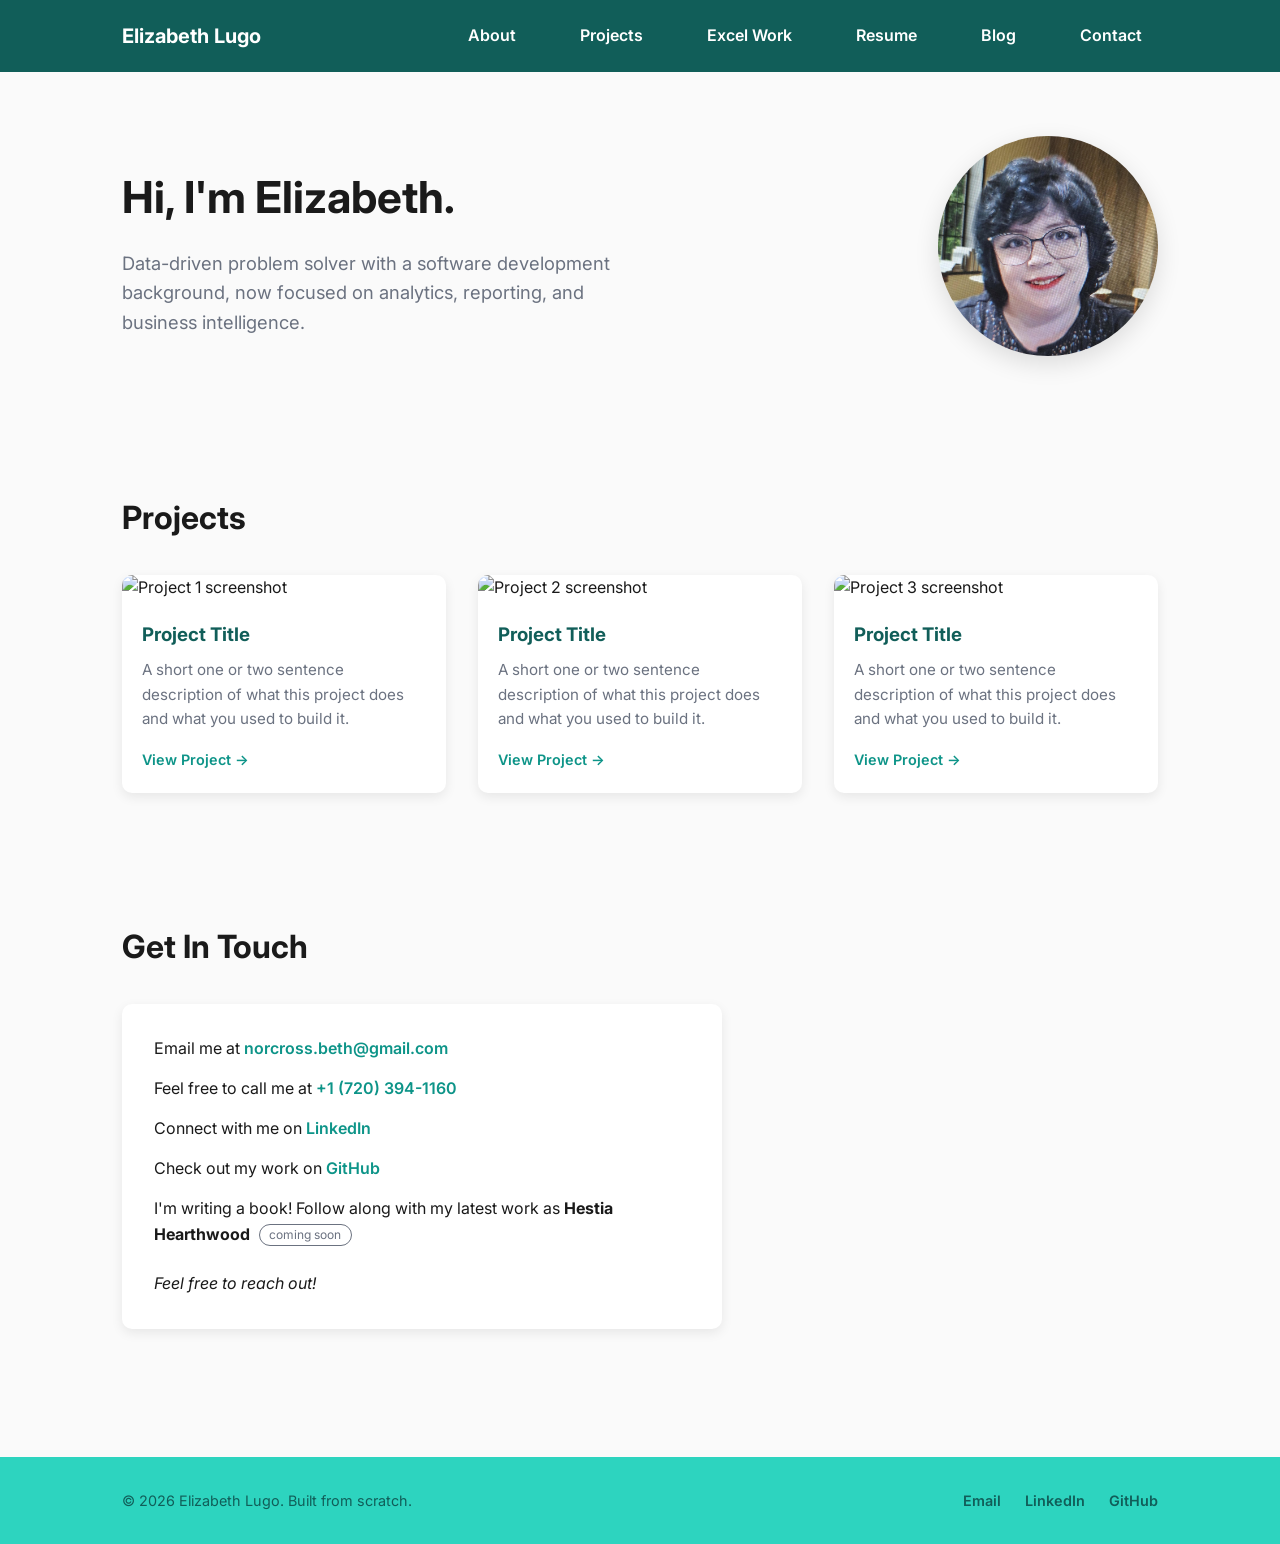
==== index.html @ 9821b7bd "Add resume page, contact styling, and teal branding" ====
<!DOCTYPE html>
<html lang="en">
    <head>
        <meta charset="UTF-8">
        <meta name="viewport" content="width=device-width, initial-scale=1.0">
        <title>Elizabeth Lugo | Data & Development Portfolio</title>
        <link rel="preconnect" href="https://fonts.googleapis.com">
        <link rel="preconnect" href="https://fonts.gstatic.com" crossorigin>
        <link href="https://fonts.googleapis.com/css2?family=Inter:wght@400;600;700&display=swap" rel="stylesheet">
        <link rel="stylesheet" href="style.css">
    </head>
    <body>
        <header>
            <nav>
                <div class="logo"><a href="index.html">Elizabeth Lugo</a></div>
                <ul class="nav-links">
                    <li><a href="#about">About</a></li>
                    <li><a href="#projects">Projects</a></li>
                    <li><a href="#excel">Excel Work</a></li>
                    <li><a href="resume.html">Resume</a></li>
                    <li><a href="#blog">Blog</a></li>
                    <li><a href="#contact">Contact</a></li>
                </ul>
            </nav>
        </header>

        <main>
            <section id="about" class="header-content">
                <div class="header-content-text">
                    <h1>Hi, I'm Elizabeth.</h1>
                    <p>Data-driven problem solver with a software development background, now focused on analytics, reporting, and business intelligence.</p>
                </div>
                <div class="header-content-image">
                    <img src="images/pfp.jpg" alt="Elizabeth Lugo">
                </div>
            </section>

            <section id="projects" class="projects">
                <h2>Projects</h2>
                <div class="project-grid">

                    <div class="project-card">
                    <img src="images/project1.jpg" alt="Project 1 screenshot">
                    <div class="project-card-content">
                        <h3>Project Title</h3>
                        <p>A short one or two sentence description of what this project does and what you used to build it.</p>
                        <a href="#" target="_blank">View Project →</a>
                    </div>
                    </div>

                    <div class="project-card">
                    <img src="images/project2.jpg" alt="Project 2 screenshot">
                    <div class="project-card-content">
                        <h3>Project Title</h3>
                        <p>A short one or two sentence description of what this project does and what you used to build it.</p>
                        <a href="#" target="_blank">View Project →</a>
                    </div>
                    </div>

                    <div class="project-card">
                    <img src="images/project3.jpg" alt="Project 3 screenshot">
                    <div class="project-card-content">
                        <h3>Project Title</h3>
                        <p>A short one or two sentence description of what this project does and what you used to build it.</p>
                        <a href="#" target="_blank">View Project →</a>
                    </div>
                    </div>

                </div>
            </section>

            <section id="contact" class="contact">
                <h2>Get In Touch</h2>
                <div class="contact-card">
                    <p>Email me at <a href="mailto:norcross.beth@gmail.com">norcross.beth@gmail.com</a></p>
                    <p>Feel free to call me at <a href="tel:+17203941160">+1 (720) 394-1160</a></p>
                    <p>Connect with me on <a href="https://www.linkedin.com/in/beth-norcross-lugo/" target="_blank">LinkedIn</a></p>
                    <p>Check out my work on <a href="https://github.com/Elizabeth-Lugo-Code" target="_blank">GitHub</a></p>
                    <p>I'm writing a book! Follow along with my latest work as <strong>Hestia Hearthwood</strong> <span class="coming-soon">coming soon</span></p>
                    <p class="contact-note">Feel free to reach out!</p>
                </div>
            </section>
        </main>
        <footer>
            <div class="footer-content">
                <p>&copy; 2026 Elizabeth Lugo. Built from scratch.</p>
                <div class="footer-links">
                <a href="mailto:norcross.beth@gmail.com">Email</a>
                <a href="https://www.linkedin.com/in/beth-norcross-lugo/" target="_blank">LinkedIn</a>
                <a href="https://github.com/Elizabeth-Lugo-Code" target="_blank">GitHub</a>
                </div>
            </div>
        </footer>
    </body>
</html>
---- style.css ----
/* Global Styles */
:root {
  --color-bg: #fafafa;
  --color-text: #1a1a1a;
  --color-primary: #0d9488;       /* main teal */
  --color-primary-dark: #115e59;  /* deep teal — header background */
  --color-primary-light: #2dd4bf; /* light teal — hover highlight + footer bg */
  --color-muted: #6b7280;
}

/* Reset — removes inconsistent browser defaults */
html, body {
  margin: 0;
  padding: 0;
  height: 100%;
}

* {
  margin: 0;
  padding: 0;
  box-sizing: border-box;
}

body {
  font-family: 'Inter', system-ui, sans-serif;
  line-height: 1.6;
  color: var(--color-text);
  background-color: var(--color-bg);
}

header {
  background-color: var(--color-primary-dark);
  border-bottom: none;
  position: sticky;
  top: 0;
}

nav {
  display: flex;
  justify-content: space-between;
  align-items: center;
  max-width: 1100px;
  margin: 0 auto;
  padding: 1.25rem 2rem;
  flex-wrap: wrap;
}

a {
  color: inherit;
  text-decoration: none;
}

a:hover {
  text-decoration: underline;
}

.logo {
  font-weight: 700;
  font-size: 1.25rem;
  color: white;
}

/* Navigation Links */
.nav-links {
  display: flex;
  gap: 2rem;
  list-style: none;
}

.nav-links a {
  text-decoration: none;
  color: white;
  font-weight: 600;
  padding: 0.5rem 1rem;
  border-radius: 6px;
  transition: background-color 0.2s ease, color 0.2s ease;
}

.nav-links a:hover {
  background-color: var(--color-primary-light);
  color: var(--color-primary-dark);
  text-decoration: none;
}

/* Header Content */
.header-content {
  display: flex;
  align-items: center;
  justify-content: space-between;
  gap: 3rem;
  max-width: 1100px;
  margin: 0 auto;
  padding: 4rem 2rem;
  flex-wrap: wrap;
}

.header-content-text {
  flex: 1;
  min-width: 280px;
}

.header-content-text h1 {
  font-size: 2.75rem;
  margin-bottom: 1rem;
}

.header-content-text p {
  font-size: 1.15rem;
  color: var(--color-muted);
  max-width: 500px;
}

.header-content-image img {
  width: 220px;
  height: 220px;
  border-radius: 50%;
  object-fit: cover;
  box-shadow: 0 8px 24px rgba(0, 0, 0, 0.12);
}

/*section styles */

/*projects section */
.projects {
  max-width: 1100px;
  margin: 0 auto;
  padding: 4rem 2rem;
}

.projects h2 {
  font-size: 2rem;
  margin-bottom: 2rem;
}

.project-grid {
  display: grid;
  grid-template-columns: repeat(auto-fit, minmax(280px, 1fr));
  gap: 2rem;
}

.project-card {
  background-color: white;
  border-radius: 10px;
  overflow: hidden;
  box-shadow: 0 4px 12px rgba(0, 0, 0, 0.08);
  transition: transform 0.2s ease, box-shadow 0.2s ease;
}

.project-card:hover {
  transform: translateY(-4px);
  box-shadow: 0 8px 20px rgba(0, 0, 0, 0.12);
}

.project-card img {
  width: 100%;
  height: 180px;
  object-fit: cover;
}

.project-card-content {
  padding: 1.25rem;
}

.project-card-content h3 {
  margin-bottom: 0.5rem;
  color: var(--color-primary-dark);
}

.project-card-content p {
  color: var(--color-muted);
  font-size: 0.95rem;
  margin-bottom: 1rem;
}

.project-card-content a {
  color: var(--color-primary);
  text-decoration: none;
  font-weight: 600;
  font-size: 0.9rem;
}

.project-card-content a:hover {
  color: var(--color-primary-dark);
}

/* Contact Section */
.contact {
  max-width: 1100px;
  margin: 0 auto;
  padding: 4rem 2rem;
}

.contact h2 {
  font-size: 2rem;
  margin-bottom: 2rem;
}

.contact-card {
  background-color: white;
  border-radius: 10px;
  padding: 2rem;
  max-width: 600px;
  box-shadow: 0 4px 12px rgba(0, 0, 0, 0.08);
}

.contact-card p {
  margin-bottom: 0.9rem;
  color: var(--color-text);
}

.contact-card p:last-child {
  margin-bottom: 0;
}

.contact-card a {
  color: var(--color-primary);
  font-weight: 600;
  text-decoration: none;
}

.contact-card a:hover {
  color: var(--color-primary-dark);
  text-decoration: underline;
}

.contact-note {
  color: var(--color-muted);
  font-style: italic;
  margin-top: 1.5rem !important;
}

.coming-soon {
  font-size: 0.75rem;
  color: var(--color-muted);
  border: 1px solid var(--color-muted);
  border-radius: 12px;
  padding: 0.15rem 0.6rem;
  margin-left: 0.3rem;
}

/* Footer */
footer {
  background-color: var(--color-primary-light);
  border-top: none;
  margin-top: 4rem;
}

.footer-content {
  display: flex;
  justify-content: space-between;
  align-items: center;
  max-width: 1100px;
  margin: 0 auto;
  padding: 2rem;
  flex-wrap: wrap;
  gap: 1rem;
}

.footer-content p {
  color: var(--color-primary-dark);
  font-size: 0.9rem;
}

.footer-links {
  display: flex;
  gap: 1.5rem;
}

.footer-links a {
  color: var(--color-primary-dark);
  text-decoration: none;
  font-size: 0.9rem;
  font-weight: 600;
  transition: color 0.2s ease;
}

.footer-links a:hover {
  color: white;
  text-decoration: none;
}

/*Resume page*/
/* Resume Page */
.resume-hero {
  max-width: 800px;
  margin: 0 auto;
  padding: 4rem 2rem 0.5rem;
  text-align: center;
}

.resume-hero h1 {
  font-size: 2.5rem;
  margin-bottom: 0.75rem;
}

.resume-location {
  color: var(--color-muted);
  margin-bottom: 1.5rem;
}

.resume-location a {
  color: var(--color-primary);
  font-weight: 600;
}

.download-btn {
  display: inline-block;
  background-color: var(--color-primary);
  color: white;
  padding: 0.7rem 1.75rem;
  border-radius: 6px;
  font-weight: 600;
  transition: background-color 0.2s ease;
}

.download-btn:hover {
  background-color: var(--color-primary-dark);
  text-decoration: none;
}

.resume-section {
  max-width: 800px;
  margin: 0 auto;
  padding: 2rem 2rem;
}

.resume-section h2 {
  font-size: 1.5rem;
  color: var(--color-primary-dark);
  border-bottom: 2px solid var(--color-primary-light);
  padding-bottom: 0.5rem;
  margin-bottom: 1.5rem;
}

.skills-grid {
  display: grid;
  grid-template-columns: repeat(auto-fit, minmax(220px, 1fr));
  gap: 1.5rem;
}

.skill-group h3 {
  font-size: 1rem;
  margin-bottom: 0.4rem;
}

.skill-group p {
  color: var(--color-muted);
  font-size: 0.9rem;
}

.resume-entry {
  margin-bottom: 2rem;
}

.resume-entry:last-child {
  margin-bottom: 0;
}

.resume-entry-header {
  display: flex;
  justify-content: space-between;
  align-items: baseline;
  flex-wrap: wrap;
  gap: 0.5rem;
  margin-bottom: 0.5rem;
}

.resume-entry-header h3 {
  font-size: 1.1rem;
}

.resume-entry-header h4 {
  font-size: 1rem;
  color: var(--color-primary-dark);
}

.resume-date {
  color: var(--color-muted);
  font-size: 0.9rem;
  white-space: nowrap;
}

.resume-entry ul {
  padding-left: 1.25rem;
  color: var(--color-text);
}

.resume-entry li {
  margin-bottom: 0.4rem;
}

.resume-subentry {
  margin-top: 1.25rem;
  margin-left: 1rem;
  padding-left: 1rem;
  border-left: 2px solid var(--color-primary-light);
}
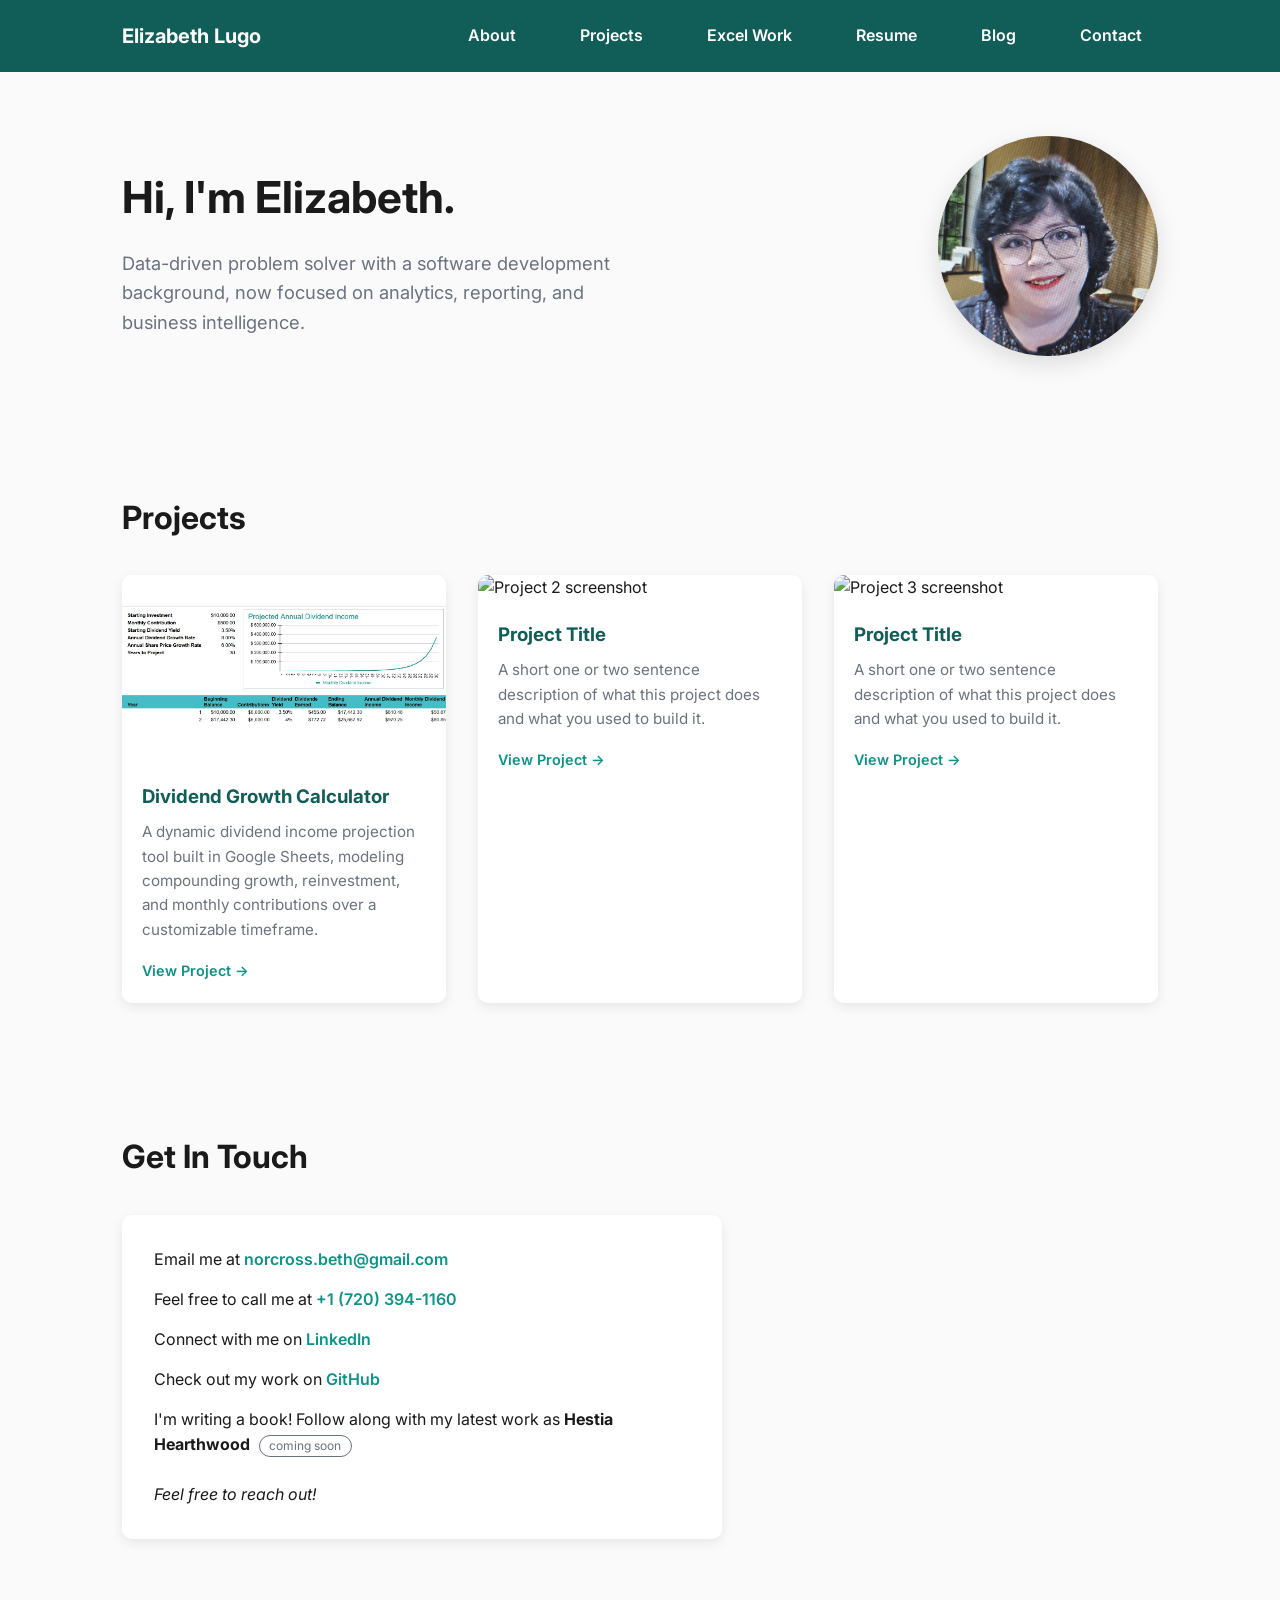
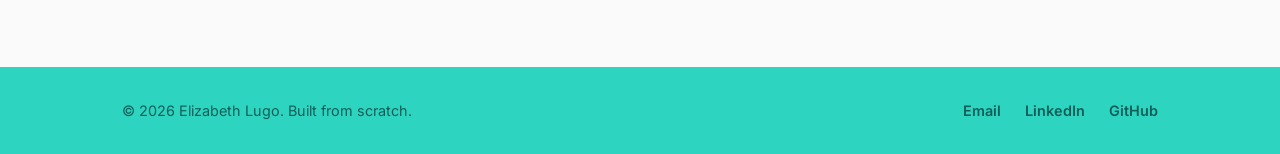
==== commit 261587dd: "Add dividend calculator project, mobile nav menu, and card image fixes" ====
--- a/index.html
+++ b/index.html
@@ -13,14 +13,19 @@
         <header>
             <nav>
                 <div class="logo"><a href="index.html">Elizabeth Lugo</a></div>
-                <ul class="nav-links">
-                    <li><a href="#about">About</a></li>
-                    <li><a href="#projects">Projects</a></li>
-                    <li><a href="#excel">Excel Work</a></li>
+                <ul class="nav-links" id="nav-links">
+                    <li><a href="index.html#about">About</a></li>
+                    <li><a href="index.html#projects">Projects</a></li>
+                    <li><a href="index.html#excel">Excel Work</a></li>
                     <li><a href="resume.html">Resume</a></li>
-                    <li><a href="#blog">Blog</a></li>
-                    <li><a href="#contact">Contact</a></li>
+                    <li><a href="index.html#blog">Blog</a></li>
+                    <li><a href="index.html#contact">Contact</a></li>
                 </ul>
+                <button class="hamburger" id="hamburger" aria-label="Toggle navigation menu">
+                    <span></span>
+                    <span></span>
+                    <span></span>
+                </button>
             </nav>
         </header>
 
@@ -40,11 +45,11 @@
                 <div class="project-grid">
 
                     <div class="project-card">
-                    <img src="images/project1.jpg" alt="Project 1 screenshot">
+                    <img src="images/dividend-calculator.jpg" alt="Dividend Growth Calculator spreadsheet with projection chart">
                     <div class="project-card-content">
-                        <h3>Project Title</h3>
-                        <p>A short one or two sentence description of what this project does and what you used to build it.</p>
-                        <a href="#" target="_blank">View Project →</a>
+                        <h3>Dividend Growth Calculator</h3>
+                        <p>A dynamic dividend income projection tool built in Google Sheets, modeling compounding growth, reinvestment, and monthly contributions over a customizable timeframe.</p>
+                        <a href="https://docs.google.com/spreadsheets/d/1ob4tLQy2JamUqRikGOCBx2frD2Kp29GtwfXGYBsBzB8/edit?usp=sharing" target="_blank">View Project →</a>
                     </div>
                     </div>
 
@@ -91,5 +96,6 @@
                 </div>
             </div>
         </footer>
+        <script src="nav.js"></script>
     </body>
 </html>
--- a/style.css
+++ b/style.css
@@ -82,6 +82,62 @@
   text-decoration: none;
 }
 
+.hamburger {
+  display: none;
+  flex-direction: column;
+  justify-content: space-between;
+  width: 28px;
+  height: 20px;
+  background: none;
+  border: none;
+  cursor: pointer;
+  padding: 0;
+}
+
+.hamburger span {
+  display: block;
+  width: 100%;
+  height: 3px;
+  background-color: white;
+  border-radius: 2px;
+  transition: transform 0.2s ease, opacity 0.2s ease;
+}
+
+@media (max-width: 768px) {
+  .nav-links {
+    display: none;
+    flex-direction: column;
+    width: 100%;
+    gap: 0;
+    order: 3;
+  }
+
+  .nav-links.active {
+    display: flex;
+  }
+
+  .nav-links a {
+    display: block;
+    width: 100%;
+    padding: 0.6rem 1rem;
+    border-radius: 6px;
+    margin: 0.15rem 0.75rem;
+  }
+
+  .hamburger {
+    display: flex;
+    order: 2;
+  }
+
+  .logo {
+    order: 1;
+  }
+
+  nav {
+    flex-wrap: wrap;
+  }
+}
+
 /* Header Content */
 .header-content {
   display: flex;
@@ -154,7 +210,8 @@
 .project-card img {
   width: 100%;
   height: 180px;
-  object-fit: cover;
+  object-fit: contain;
+  background-color: white;
 }
 
 .project-card-content {
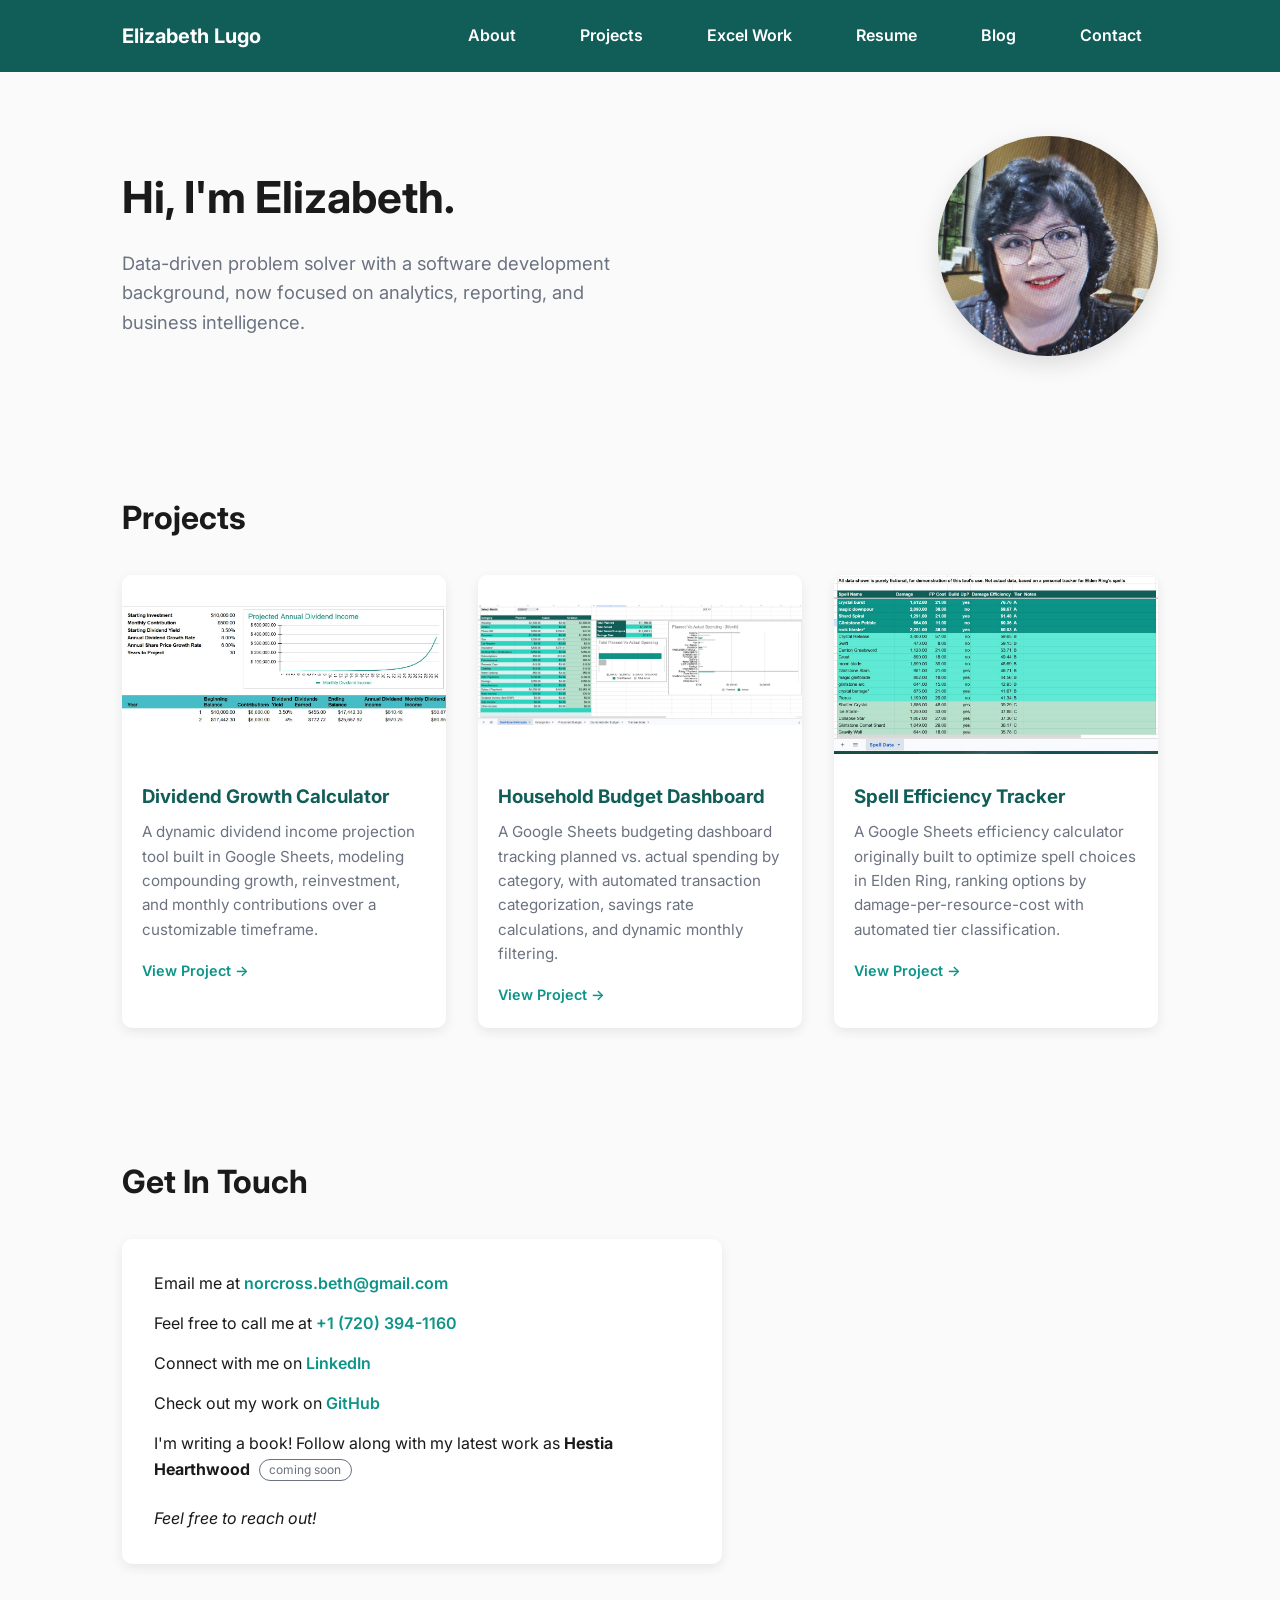
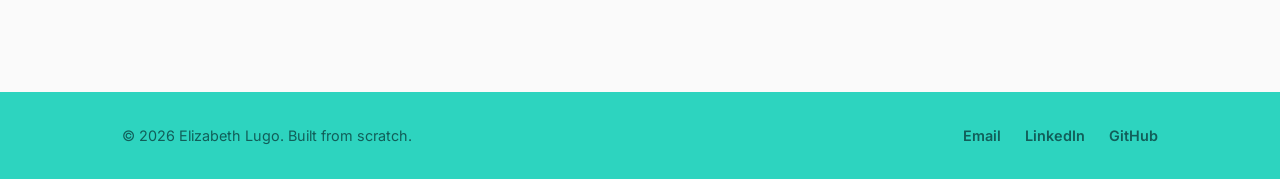
==== commit 98e38f7d: "Add all three project cards with screenshots and blurbs" ====
--- a/index.html
+++ b/index.html
@@ -46,31 +46,30 @@
 
                     <div class="project-card">
                     <img src="images/dividend-calculator.jpg" alt="Dividend Growth Calculator spreadsheet with projection chart">
-                    <div class="project-card-content">
-                        <h3>Dividend Growth Calculator</h3>
-                        <p>A dynamic dividend income projection tool built in Google Sheets, modeling compounding growth, reinvestment, and monthly contributions over a customizable timeframe.</p>
-                        <a href="https://docs.google.com/spreadsheets/d/1ob4tLQy2JamUqRikGOCBx2frD2Kp29GtwfXGYBsBzB8/edit?usp=sharing" target="_blank">View Project →</a>
-                    </div>
+                        <div class="project-card-content">
+                            <h3>Dividend Growth Calculator</h3>
+                            <p>A dynamic dividend income projection tool built in Google Sheets, modeling compounding growth, reinvestment, and monthly contributions over a customizable timeframe.</p>
+                            <a href="https://docs.google.com/spreadsheets/d/1ob4tLQy2JamUqRikGOCBx2frD2Kp29GtwfXGYBsBzB8/edit?usp=sharing" target="_blank">View Project →</a>
+                        </div>
                     </div>
 
                     <div class="project-card">
-                    <img src="images/project2.jpg" alt="Project 2 screenshot">
-                    <div class="project-card-content">
-                        <h3>Project Title</h3>
-                        <p>A short one or two sentence description of what this project does and what you used to build it.</p>
-                        <a href="#" target="_blank">View Project →</a>
-                    </div>
+                        <img src="images/budget-dashboard.jpg" alt="Budgeting dashboard with planned vs actual spending charts and category breakdown">
+                        <div class="project-card-content">
+                            <h3>Household Budget Dashboard</h3>
+                            <p>A Google Sheets budgeting dashboard tracking planned vs. actual spending by category, with automated transaction categorization, savings rate calculations, and dynamic monthly filtering.</p>
+                            <a href="https://docs.google.com/spreadsheets/d/1_DR5j077NGATMl52pcefGjiv7XdMLML9cV895duS22U/edit?usp=sharing" target="_blank">View Project →</a>
+                        </div>
                     </div>
 
                     <div class="project-card">
-                    <img src="images/project3.jpg" alt="Project 3 screenshot">
-                    <div class="project-card-content">
-                        <h3>Project Title</h3>
-                        <p>A short one or two sentence description of what this project does and what you used to build it.</p>
-                        <a href="#" target="_blank">View Project →</a>
+                        <img src="images/spell-efficiency-tracker.jpg" alt="Spell efficiency tracker spreadsheet with tiered color coding">
+                        <div class="project-card-content">
+                            <h3>Spell Efficiency Tracker</h3>
+                            <p>A Google Sheets efficiency calculator originally built to optimize spell choices in Elden Ring, ranking options by damage-per-resource-cost with automated tier classification.</p>
+                            <a href="https://docs.google.com/spreadsheets/d/1xIyGFgJjrdbmesJZctVKQ13CHqOxDlV0CqOH1xFAbH4/edit?usp=sharing" target="_blank">View Project →</a>
+                        </div>
                     </div>
-                    </div>
-
                 </div>
             </section>
 
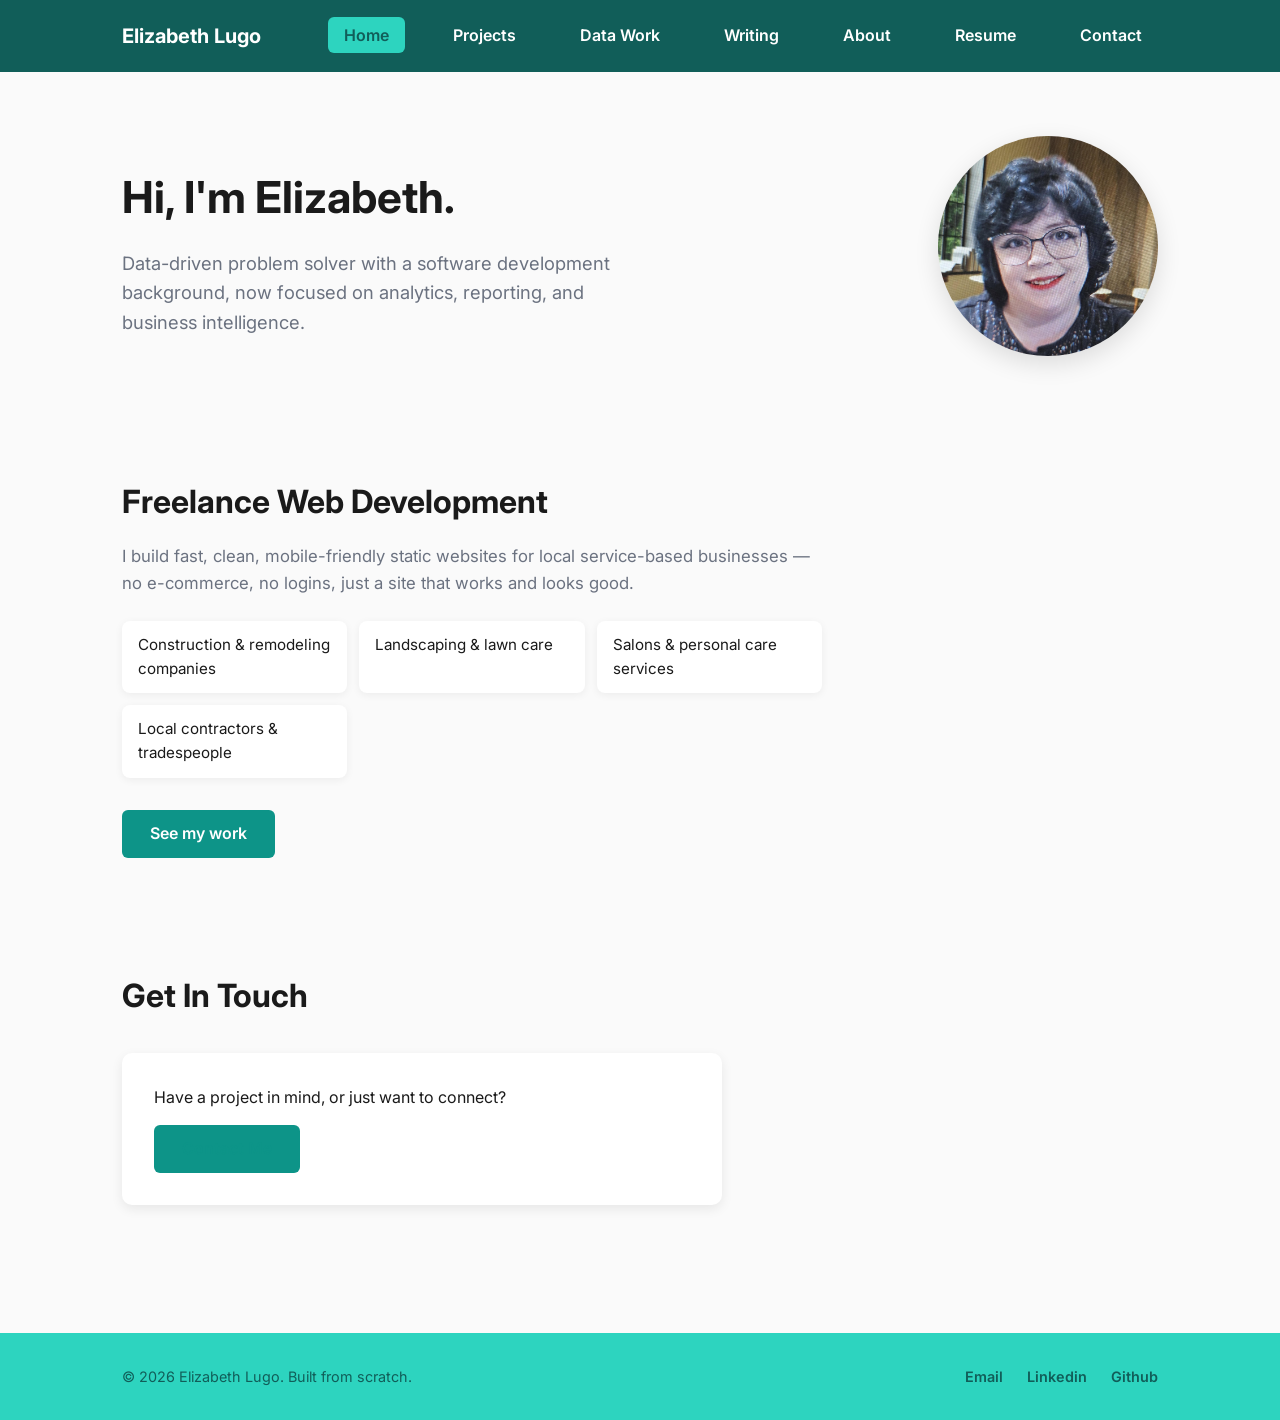
==== commit 1c988bc9: "complete restructure of the site to better match the site-template format that I've been using for m" ====
--- a/index.html
+++ b/index.html
@@ -3,24 +3,17 @@
     <head>
         <meta charset="UTF-8">
         <meta name="viewport" content="width=device-width, initial-scale=1.0">
-        <title>Elizabeth Lugo | Data & Development Portfolio</title>
+        <title>Elizabeth Lugo | Web Developer & Data Analyst</title>
         <link rel="preconnect" href="https://fonts.googleapis.com">
         <link rel="preconnect" href="https://fonts.gstatic.com" crossorigin>
         <link href="https://fonts.googleapis.com/css2?family=Inter:wght@400;600;700&display=swap" rel="stylesheet">
-        <link rel="stylesheet" href="style.css">
+        <link rel="stylesheet" href="css/styles.css">
     </head>
-    <body>
+    <body data-page="home">
         <header>
             <nav>
                 <div class="logo"><a href="index.html">Elizabeth Lugo</a></div>
-                <ul class="nav-links" id="nav-links">
-                    <li><a href="index.html#about">About</a></li>
-                    <li><a href="index.html#projects">Projects</a></li>
-                    <li><a href="index.html#excel">Excel Work</a></li>
-                    <li><a href="resume.html">Resume</a></li>
-                    <li><a href="index.html#blog">Blog</a></li>
-                    <li><a href="index.html#contact">Contact</a></li>
-                </ul>
+                <ul class="nav-links" id="nav-links"></ul>
                 <button class="hamburger" id="hamburger" aria-label="Toggle navigation menu">
                     <span></span>
                     <span></span>
@@ -30,71 +23,16 @@
         </header>
 
         <main>
-            <section id="about" class="header-content">
-                <div class="header-content-text">
-                    <h1>Hi, I'm Elizabeth.</h1>
-                    <p>Data-driven problem solver with a software development background, now focused on analytics, reporting, and business intelligence.</p>
-                </div>
-                <div class="header-content-image">
-                    <img src="images/pfp.jpg" alt="Elizabeth Lugo">
-                </div>
-            </section>
+            <div id="home-intro-root"></div>
+            <div id="home-freelance-root"></div>
+            <div id="home-contact-root"></div>
+        </main>
 
-            <section id="projects" class="projects">
-                <h2>Projects</h2>
-                <div class="project-grid">
+        <footer>
+            <div id="footer-root"></div>
+        </footer>
 
-                    <div class="project-card">
-                    <img src="images/dividend-calculator.jpg" alt="Dividend Growth Calculator spreadsheet with projection chart">
-                        <div class="project-card-content">
-                            <h3>Dividend Growth Calculator</h3>
-                            <p>A dynamic dividend income projection tool built in Google Sheets, modeling compounding growth, reinvestment, and monthly contributions over a customizable timeframe.</p>
-                            <a href="https://docs.google.com/spreadsheets/d/1ob4tLQy2JamUqRikGOCBx2frD2Kp29GtwfXGYBsBzB8/edit?usp=sharing" target="_blank">View Project →</a>
-                        </div>
-                    </div>
-
-                    <div class="project-card">
-                        <img src="images/budget-dashboard.jpg" alt="Budgeting dashboard with planned vs actual spending charts and category breakdown">
-                        <div class="project-card-content">
-                            <h3>Household Budget Dashboard</h3>
-                            <p>A Google Sheets budgeting dashboard tracking planned vs. actual spending by category, with automated transaction categorization, savings rate calculations, and dynamic monthly filtering.</p>
-                            <a href="https://docs.google.com/spreadsheets/d/1_DR5j077NGATMl52pcefGjiv7XdMLML9cV895duS22U/edit?usp=sharing" target="_blank">View Project →</a>
-                        </div>
-                    </div>
-
-                    <div class="project-card">
-                        <img src="images/spell-efficiency-tracker.jpg" alt="Spell efficiency tracker spreadsheet with tiered color coding">
-                        <div class="project-card-content">
-                            <h3>Spell Efficiency Tracker</h3>
-                            <p>A Google Sheets efficiency calculator originally built to optimize spell choices in Elden Ring, ranking options by damage-per-resource-cost with automated tier classification.</p>
-                            <a href="https://docs.google.com/spreadsheets/d/1xIyGFgJjrdbmesJZctVKQ13CHqOxDlV0CqOH1xFAbH4/edit?usp=sharing" target="_blank">View Project →</a>
-                        </div>
-                    </div>
-                </div>
-            </section>
-
-            <section id="contact" class="contact">
-                <h2>Get In Touch</h2>
-                <div class="contact-card">
-                    <p>Email me at <a href="mailto:norcross.beth@gmail.com">norcross.beth@gmail.com</a></p>
-                    <p>Feel free to call me at <a href="tel:+17203941160">+1 (720) 394-1160</a></p>
-                    <p>Connect with me on <a href="https://www.linkedin.com/in/beth-norcross-lugo/" target="_blank">LinkedIn</a></p>
-                    <p>Check out my work on <a href="https://github.com/Elizabeth-Lugo-Code" target="_blank">GitHub</a></p>
-                    <p>I'm writing a book! Follow along with my latest work as <strong>Hestia Hearthwood</strong> <span class="coming-soon">coming soon</span></p>
-                    <p class="contact-note">Feel free to reach out!</p>
-                </div>
-            </section>
-        </main>
-        <footer>
-            <div class="footer-content">
-                <p>&copy; 2026 Elizabeth Lugo. Built from scratch.</p>
-                <div class="footer-links">
-                <a href="mailto:norcross.beth@gmail.com">Email</a>
-                <a href="https://www.linkedin.com/in/beth-norcross-lugo/" target="_blank">LinkedIn</a>
-                <a href="https://github.com/Elizabeth-Lugo-Code" target="_blank">GitHub</a>
-                </div>
-            </div>
-        </footer>
-        <script src="nav.js"></script>
+        <script src="js/site.js"></script>
+        <script src="js/home.js"></script>
     </body>
 </html>
--- a/css/styles.css
+++ b/css/styles.css
@@ -0,0 +1,547 @@
+/* ============================================================
+   FONTS
+   ============================================================ */
+@import url('https://fonts.googleapis.com/css2?family=Inter:wght@400;600;700&display=swap');
+
+
+/* ============================================================
+   1. GLOBAL VARIABLES
+   Change these once here to reskin the entire site.
+   ============================================================ */
+:root {
+  --color-bg: #fafafa;
+  --color-text: #1a1a1a;
+  --color-primary: #0d9488;       /* main teal */
+  --color-primary-dark: #115e59;  /* deep teal — header background, hover states */
+  --color-primary-light: #2dd4bf; /* light teal — hover highlight + footer bg */
+  --color-muted: #6b7280;
+}
+
+
+/* ============================================================
+   2. RESET + BASE ELEMENTS
+   Applies everywhere, on every page. Don't put page-specific
+   styling here.
+   ============================================================ */
+html, body {
+  margin: 0;
+  padding: 0;
+  height: 100%;
+}
+
+* {
+  margin: 0;
+  padding: 0;
+  box-sizing: border-box;
+}
+
+body {
+  font-family: 'Inter', system-ui, sans-serif;
+  line-height: 1.6;
+  color: var(--color-text);
+  background-color: var(--color-bg);
+}
+
+a {
+  color: inherit;
+  text-decoration: none;
+}
+
+a:hover {
+  text-decoration: underline;
+}
+
+
+/* ============================================================
+   3. NAV
+   Controls #nav-links output from site.js (renderNav), plus the
+   static logo/hamburger markup in each page's <header>.
+   ============================================================ */
+header {
+  background-color: var(--color-primary-dark);
+  border-bottom: none;
+  position: sticky;
+  top: 0;
+}
+
+nav {
+  display: flex;
+  justify-content: space-between;
+  align-items: center;
+  max-width: 1100px;
+  margin: 0 auto;
+  padding: 1.25rem 2rem;
+  flex-wrap: wrap;
+}
+
+.logo {
+  font-weight: 700;
+  font-size: 1.25rem;
+  color: white;
+}
+
+.nav-links {
+  display: flex;
+  gap: 2rem;
+  list-style: none;
+}
+
+.nav-links a {
+  text-decoration: none;
+  color: white;
+  font-weight: 600;
+  padding: 0.5rem 1rem;
+  border-radius: 6px;
+  transition: background-color 0.2s ease, color 0.2s ease;
+}
+
+.nav-links a:hover {
+  background-color: var(--color-primary-light);
+  color: var(--color-primary-dark);
+  text-decoration: none;
+}
+
+/* Current-page indicator — set via body[data-page] matching each
+   nav item's "page" value in site.json. Not the same as the mobile
+   .nav-links.active toggle below (that targets the <ul>, this targets <a>). */
+.nav-links a.active {
+  background-color: var(--color-primary-light);
+  color: var(--color-primary-dark);
+}
+
+.hamburger {
+  display: none;
+  flex-direction: column;
+  justify-content: space-between;
+  width: 28px;
+  height: 20px;
+  background: none;
+  border: none;
+  cursor: pointer;
+  padding: 0;
+}
+
+.hamburger span {
+  display: block;
+  width: 100%;
+  height: 3px;
+  background-color: white;
+  border-radius: 2px;
+  transition: transform 0.2s ease, opacity 0.2s ease;
+}
+
+
+/* ============================================================
+   4. FOOTER
+   Controls #footer-root output from site.js (renderFooter).
+   ============================================================ */
+footer {
+  background-color: var(--color-primary-light);
+  border-top: none;
+  margin-top: 4rem;
+}
+
+.footer-content {
+  display: flex;
+  justify-content: space-between;
+  align-items: center;
+  max-width: 1100px;
+  margin: 0 auto;
+  padding: 2rem;
+  flex-wrap: wrap;
+  gap: 1rem;
+}
+
+.footer-content p {
+  color: var(--color-primary-dark);
+  font-size: 0.9rem;
+}
+
+.footer-links {
+  display: flex;
+  gap: 1.5rem;
+}
+
+.footer-links a {
+  color: var(--color-primary-dark);
+  text-decoration: none;
+  font-size: 0.9rem;
+  font-weight: 600;
+  transition: color 0.2s ease;
+}
+
+.footer-links a:hover {
+  color: white;
+  text-decoration: none;
+}
+
+
+/* ============================================================
+   5. BUTTONS + CTAs
+   Shared across the freelance CTA, contact teaser CTA, and
+   resume download buttons.
+   ============================================================ */
+.download-btn {
+  display: inline-block;
+  background-color: var(--color-primary);
+  color: white;
+  padding: 0.7rem 1.75rem;
+  border-radius: 6px;
+  font-weight: 600;
+  transition: background-color 0.2s ease;
+}
+
+.download-btn:hover {
+  background-color: var(--color-primary-dark);
+  text-decoration: none;
+}
+
+
+/* ============================================================
+   6. HOME PAGE SECTIONS
+   Controls output from home.js (renderIntro, renderFreelance,
+   renderContactTeaser). Only applies on index.html.
+   ============================================================ */
+.intro {
+  display: flex;
+  align-items: center;
+  justify-content: space-between;
+  gap: 3rem;
+  max-width: 1100px;
+  margin: 0 auto;
+  padding: 4rem 2rem;
+  flex-wrap: wrap;
+}
+
+.intro-text {
+  flex: 1;
+  min-width: 280px;
+}
+
+.intro-text h1 {
+  font-size: 2.75rem;
+  margin-bottom: 1rem;
+}
+
+.intro-text p {
+  font-size: 1.15rem;
+  color: var(--color-muted);
+  max-width: 500px;
+}
+
+.intro-image img {
+  width: 220px;
+  height: 220px;
+  border-radius: 50%;
+  object-fit: cover;
+  box-shadow: 0 8px 24px rgba(0, 0, 0, 0.12);
+}
+
+.freelance {
+  max-width: 1100px;
+  margin: 0 auto;
+  padding: 3rem 2rem;
+}
+
+.freelance h2 {
+  font-size: 2rem;
+  margin-bottom: 1rem;
+}
+
+.freelance > p {
+  color: var(--color-muted);
+  font-size: 1.05rem;
+  max-width: 700px;
+  margin-bottom: 1.5rem;
+}
+
+.freelance-list {
+  list-style: none;
+  display: grid;
+  grid-template-columns: repeat(auto-fit, minmax(220px, 1fr));
+  gap: 0.75rem;
+  max-width: 700px;
+  margin-bottom: 2rem;
+}
+
+.freelance-list li {
+  background-color: white;
+  border-radius: 8px;
+  padding: 0.75rem 1rem;
+  font-size: 0.95rem;
+  box-shadow: 0 2px 8px rgba(0, 0, 0, 0.06);
+}
+
+.contact {
+  max-width: 1100px;
+  margin: 0 auto;
+  padding: 4rem 2rem;
+}
+
+.contact h2 {
+  font-size: 2rem;
+  margin-bottom: 2rem;
+}
+
+.contact-card {
+  background-color: white;
+  border-radius: 10px;
+  padding: 2rem;
+  max-width: 600px;
+  box-shadow: 0 4px 12px rgba(0, 0, 0, 0.08);
+}
+
+.contact-card p {
+  margin-bottom: 0.9rem;
+  color: var(--color-text);
+}
+
+.contact-card p:last-child {
+  margin-bottom: 0;
+}
+
+.contact-card a {
+  color: var(--color-primary);
+  font-weight: 600;
+  text-decoration: none;
+}
+
+.contact-card a:hover {
+  color: var(--color-primary-dark);
+  text-decoration: underline;
+}
+
+.contact-note {
+  color: var(--color-muted);
+  font-style: italic;
+  margin-top: 1.5rem !important;
+}
+
+.coming-soon {
+  font-size: 0.75rem;
+  color: var(--color-muted);
+  border: 1px solid var(--color-muted);
+  border-radius: 12px;
+  padding: 0.15rem 0.6rem;
+  margin-left: 0.3rem;
+}
+
+
+/* ============================================================
+   7. PROJECTS PAGE SECTIONS
+   Controls output from projects.js. Only applies on projects.html.
+   ============================================================ */
+.projects {
+  max-width: 1100px;
+  margin: 0 auto;
+  padding: 4rem 2rem;
+}
+
+.projects h2 {
+  font-size: 2rem;
+  margin-bottom: 2rem;
+}
+
+.project-grid {
+  display: grid;
+  grid-template-columns: repeat(auto-fit, minmax(280px, 1fr));
+  gap: 2rem;
+}
+
+.project-card {
+  background-color: white;
+  border-radius: 10px;
+  overflow: hidden;
+  box-shadow: 0 4px 12px rgba(0, 0, 0, 0.08);
+  transition: transform 0.2s ease, box-shadow 0.2s ease;
+}
+
+.project-card:hover {
+  transform: translateY(-4px);
+  box-shadow: 0 8px 20px rgba(0, 0, 0, 0.12);
+}
+
+.project-card img {
+  width: 100%;
+  height: 180px;
+  object-fit: contain;
+  background-color: white;
+}
+
+.project-card-content {
+  padding: 1.25rem;
+}
+
+.project-card-content h3 {
+  margin-bottom: 0.5rem;
+  color: var(--color-primary-dark);
+}
+
+.project-card-content p {
+  color: var(--color-muted);
+  font-size: 0.95rem;
+  margin-bottom: 1rem;
+}
+
+.project-card-content a {
+  color: var(--color-primary);
+  text-decoration: none;
+  font-weight: 600;
+  font-size: 0.9rem;
+}
+
+.project-card-content a:hover {
+  color: var(--color-primary-dark);
+}
+
+
+/* ============================================================
+   8. RESUME PAGE SECTIONS
+   Controls output from resume.js. Only applies on resume.html.
+   ============================================================ */
+.resume-intro {
+  max-width: 800px;
+  margin: 0 auto;
+  padding: 4rem 2rem 0.5rem;
+  text-align: center;
+}
+
+.resume-intro h1 {
+  font-size: 2.5rem;
+  margin-bottom: 0.75rem;
+}
+
+.resume-location {
+  color: var(--color-muted);
+  margin-bottom: 1.5rem;
+}
+
+.resume-location a {
+  color: var(--color-primary);
+  font-weight: 600;
+}
+
+.resume-section {
+  max-width: 800px;
+  margin: 0 auto;
+  padding: 2rem 2rem;
+}
+
+.resume-section h2 {
+  font-size: 1.5rem;
+  color: var(--color-primary-dark);
+  border-bottom: 2px solid var(--color-primary-light);
+  padding-bottom: 0.5rem;
+  margin-bottom: 1.5rem;
+}
+
+.skills-grid {
+  display: grid;
+  grid-template-columns: repeat(auto-fit, minmax(220px, 1fr));
+  gap: 1.5rem;
+}
+
+.skill-group h3 {
+  font-size: 1rem;
+  margin-bottom: 0.4rem;
+}
+
+.skill-group p {
+  color: var(--color-muted);
+  font-size: 0.9rem;
+}
+
+.resume-entry {
+  margin-bottom: 2rem;
+}
+
+.resume-entry:last-child {
+  margin-bottom: 0;
+}
+
+.resume-entry-header {
+  display: flex;
+  justify-content: space-between;
+  align-items: baseline;
+  flex-wrap: wrap;
+  gap: 0.5rem;
+  margin-bottom: 0.5rem;
+}
+
+.resume-entry-header h3 {
+  font-size: 1.1rem;
+}
+
+.resume-entry-header h4 {
+  font-size: 1rem;
+  color: var(--color-primary-dark);
+}
+
+.resume-date {
+  color: var(--color-muted);
+  font-size: 0.9rem;
+  white-space: nowrap;
+}
+
+.resume-entry ul {
+  padding-left: 1.25rem;
+  color: var(--color-text);
+}
+
+.resume-entry li {
+  margin-bottom: 0.4rem;
+}
+
+.resume-subentry {
+  margin-top: 1.25rem;
+  margin-left: 1rem;
+  padding-left: 1rem;
+  border-left: 2px solid var(--color-primary-light);
+}
+
+
+/* ============================================================
+   9. DATA WORK / WRITING / ABOUT / CONTACT PAGE SECTIONS
+   Reserved — populate as those pages are built. Placing this
+   comment block now keeps the section order predictable as new
+   page-specific rules get added.
+   ============================================================ */
+
+
+/* ============================================================
+   10. MOBILE / RESPONSIVE
+   ============================================================ */
+@media (max-width: 768px) {
+  .nav-links {
+    display: none;
+    flex-direction: column;
+    width: 100%;
+    gap: 0;
+    order: 3;
+  }
+
+  .nav-links.active {
+    display: flex;
+  }
+
+  .nav-links a {
+    display: block;
+    width: 100%;
+    padding: 0.6rem 1rem;
+    border-radius: 6px;
+    margin: 0.15rem 0.75rem;
+  }
+
+  .hamburger {
+    display: flex;
+    order: 2;
+  }
+
+  .logo {
+    order: 1;
+  }
+
+  nav {
+    flex-wrap: wrap;
+  }
+}
